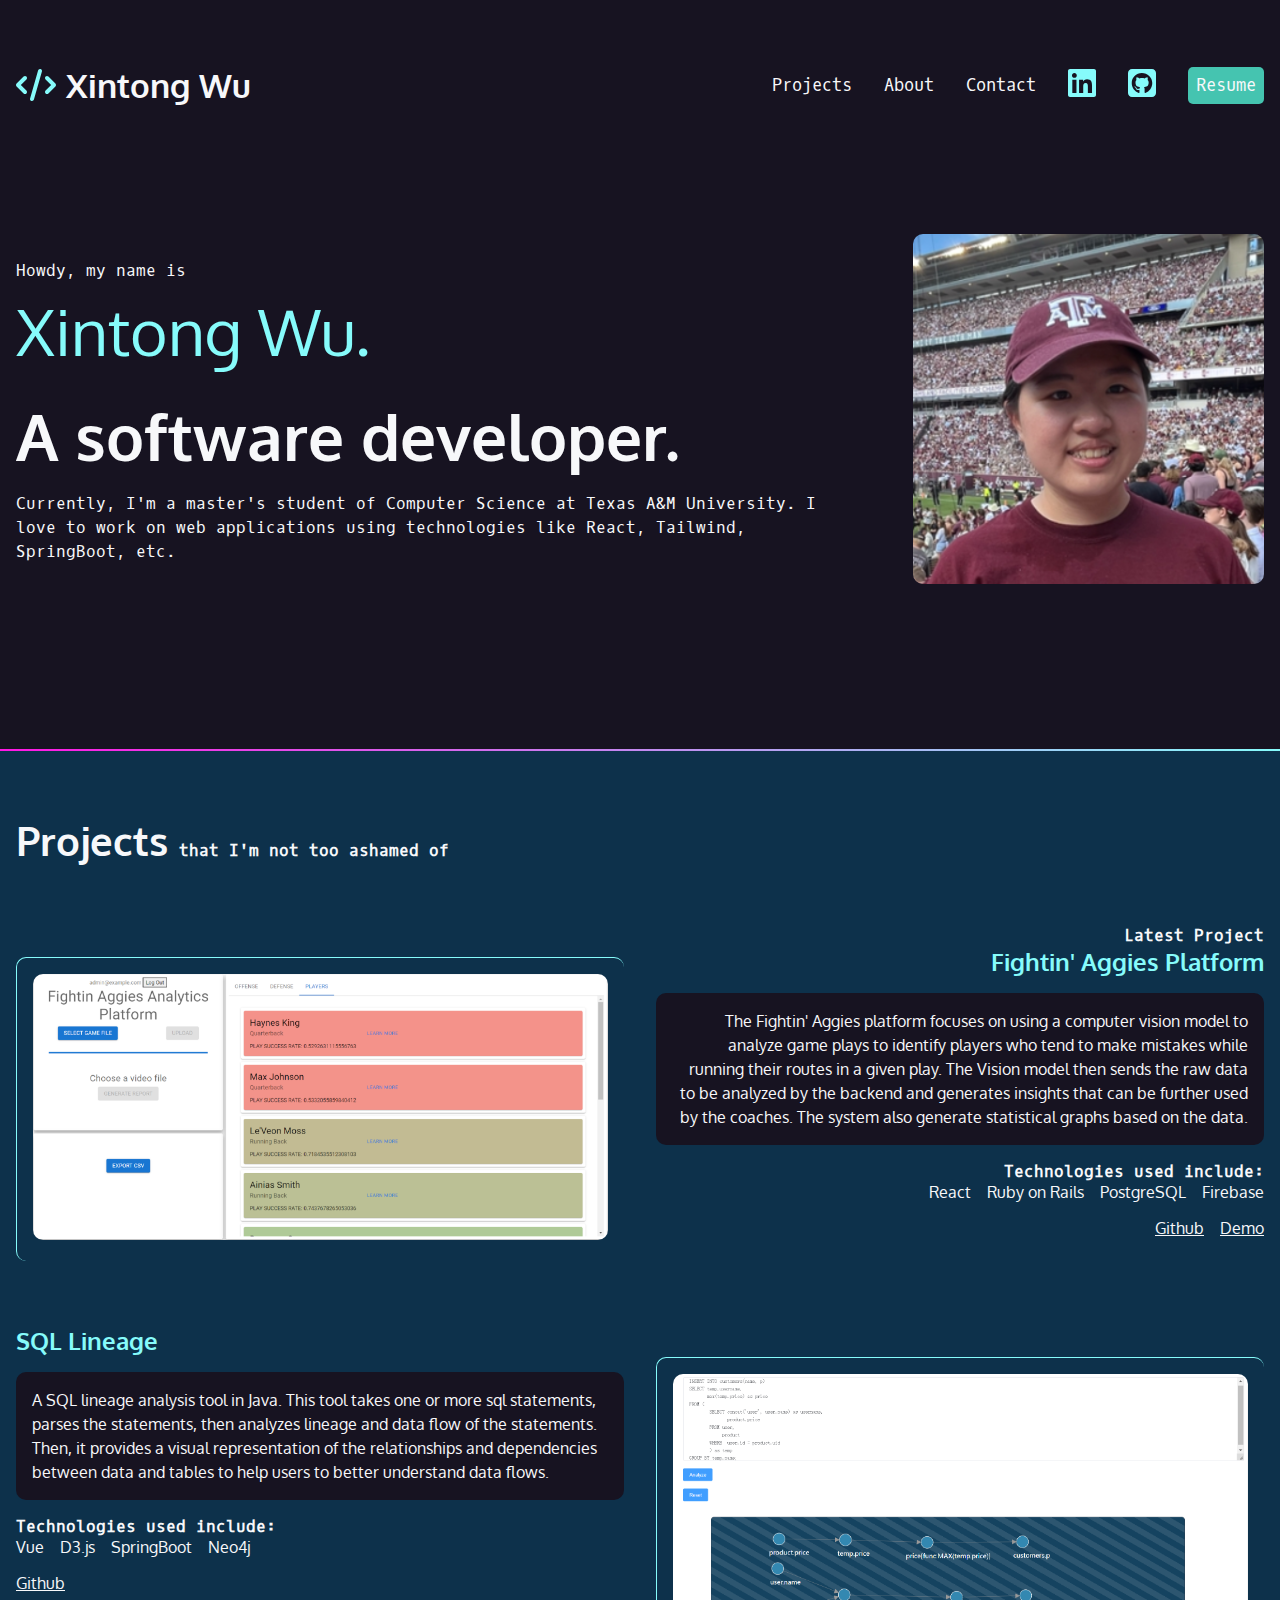
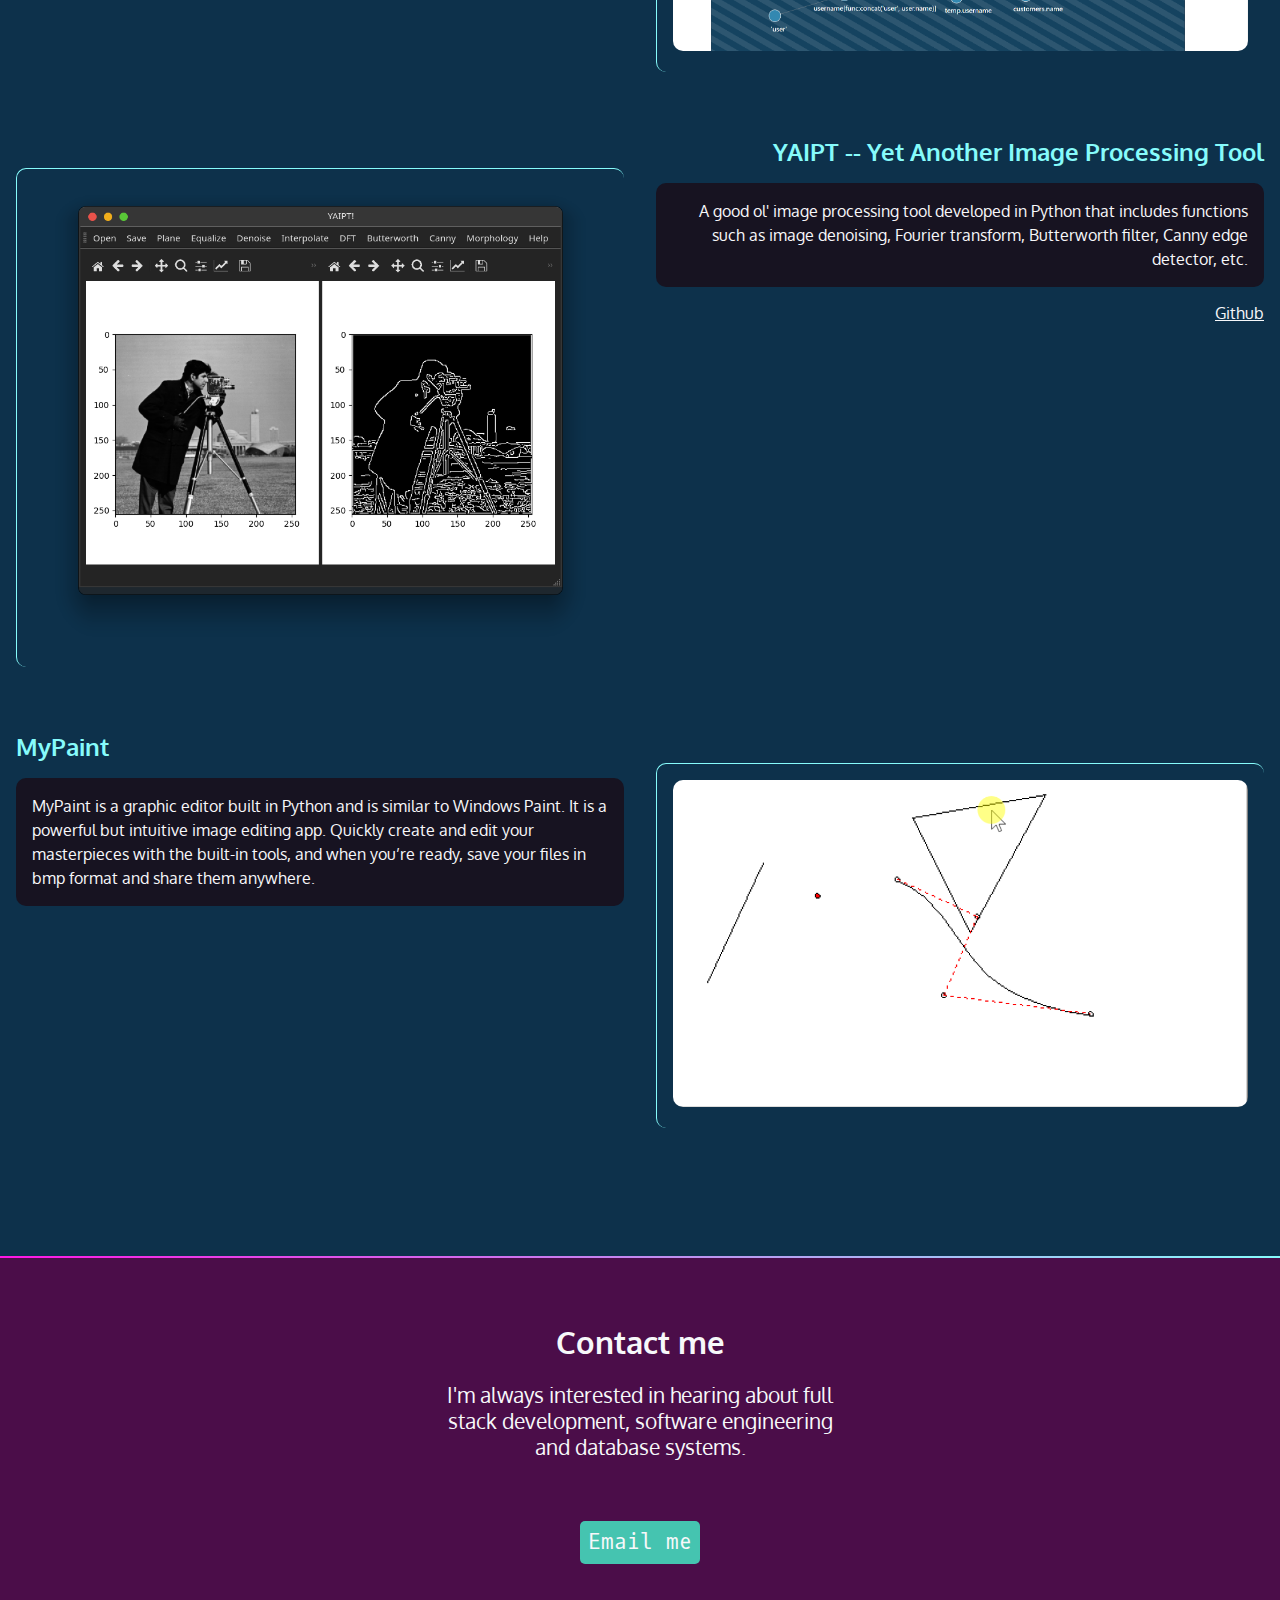
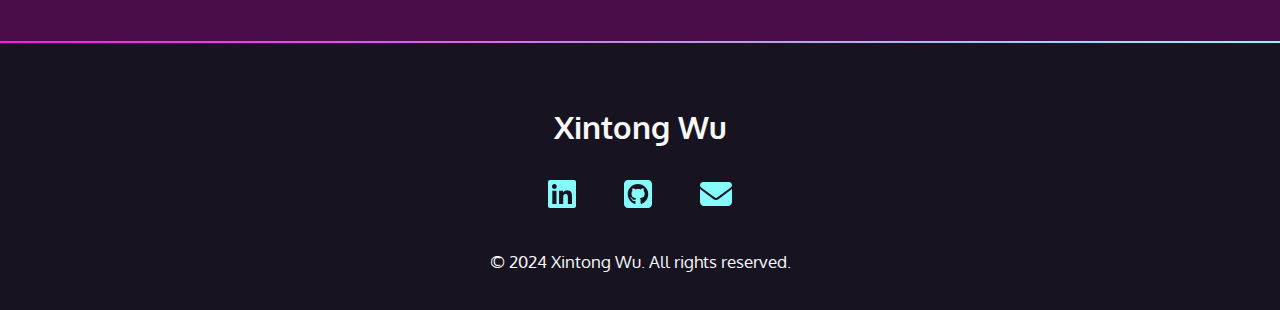
==== index.html @ 10be984f "index completed" ====
<!DOCTYPE html>
<html lang="en">
  <head>
    <meta charset="UTF-8" />
    <meta name="viewport" content="width=device-width, initial-scale=1.0" />
    <title>Xintong Wu</title>
    <link rel="preconnect" href="https://fonts.googleapis.com" />
    <link rel="preconnect" href="https://fonts.gstatic.com" crossorigin />
    <link
      href="https://fonts.googleapis.com/css2?family=Bricolage+Grotesque&family=Oxygen+Mono&display=swap"
      rel="stylesheet"
    />
    <link
      href="https://fonts.googleapis.com/css2?family=Oxygen&display=swap"
      rel="stylesheet"
    />
    <link rel="stylesheet" href="./css/style.css" />
  </head>

  <body>
    <nav class="navbar">
      <ul>
        <li>
          <h1>
            <a href="index.html">
              <div class="brand">
                <svg
                  xmlns="http://www.w3.org/2000/svg"
                  viewBox="0 0 640 512"
                  aria-hidden="true"
                >
                  <path
                    d="M392.8 1.2c-17-4.9-34.7 5-39.6 22l-128 448c-4.9 17 5 34.7 22 39.6s34.7-5 39.6-22l128-448c4.9-17-5-34.7-22-39.6zm80.6 120.1c-12.5 12.5-12.5 32.8 0 45.3L562.7 256l-89.4 89.4c-12.5 12.5-12.5 32.8 0 45.3s32.8 12.5 45.3 0l112-112c12.5-12.5 12.5-32.8 0-45.3l-112-112c-12.5-12.5-32.8-12.5-45.3 0zm-306.7 0c-12.5-12.5-32.8-12.5-45.3 0l-112 112c-12.5 12.5-12.5 32.8 0 45.3l112 112c12.5 12.5 32.8 12.5 45.3 0s12.5-32.8 0-45.3L77.3 256l89.4-89.4c12.5-12.5 12.5-32.8 0-45.3z"
                  />
                </svg>
                Xintong Wu
              </div>
            </a>
          </h1>
        </li>
        <li><a href="#projects">Projects</a></li>
        <li><a href="./about.html">About</a></li>
        <li><a href="#contact">Contact</a></li>
        <li>
          <a href="https://www.linkedin.com/in/wuxt/" target="_blank">
            <svg
              xmlns="http://www.w3.org/2000/svg"
              viewBox="0 0 448 512"
              aria-hidden="true"
            >
              <path
                d="M416 32H31.9C14.3 32 0 46.5 0 64.3v383.4C0 465.5 14.3 480 31.9 480H416c17.6 0 32-14.5 32-32.3V64.3c0-17.8-14.4-32.3-32-32.3zM135.4 416H69V202.2h66.5V416zm-33.2-243c-21.3 0-38.5-17.3-38.5-38.5S80.9 96 102.2 96c21.2 0 38.5 17.3 38.5 38.5 0 21.3-17.2 38.5-38.5 38.5zm282.1 243h-66.4V312c0-24.8-.5-56.7-34.5-56.7-34.6 0-39.9 27-39.9 54.9V416h-66.4V202.2h63.7v29.2h.9c8.9-16.8 30.6-34.5 62.9-34.5 67.2 0 79.7 44.3 79.7 101.9V416z"
              />
            </svg>
            <span class="sr-only">LinkedIn</span>
          </a>
        </li>
        <li>
          <a href="https://github.com/hogwartsfailure66" target="_blank"
            ><svg
              xmlns="http://www.w3.org/2000/svg"
              viewBox="0 0 448 512"
              aria-hidden="true"
            >
              <path
                d="M448 96c0-35.3-28.7-64-64-64H64C28.7 32 0 60.7 0 96V416c0 35.3 28.7 64 64 64H384c35.3 0 64-28.7 64-64V96zM265.8 407.7c0-1.8 0-6 .1-11.6c.1-11.4 .1-28.8 .1-43.7c0-15.6-5.2-25.5-11.3-30.7c37-4.1 76-9.2 76-73.1c0-18.2-6.5-27.3-17.1-39c1.7-4.3 7.4-22-1.7-45c-13.9-4.3-45.7 17.9-45.7 17.9c-13.2-3.7-27.5-5.6-41.6-5.6s-28.4 1.9-41.6 5.6c0 0-31.8-22.2-45.7-17.9c-9.1 22.9-3.5 40.6-1.7 45c-10.6 11.7-15.6 20.8-15.6 39c0 63.6 37.3 69 74.3 73.1c-4.8 4.3-9.1 11.7-10.6 22.3c-9.5 4.3-33.8 11.7-48.3-13.9c-9.1-15.8-25.5-17.1-25.5-17.1c-16.2-.2-1.1 10.2-1.1 10.2c10.8 5 18.4 24.2 18.4 24.2c9.7 29.7 56.1 19.7 56.1 19.7c0 9 .1 21.7 .1 30.6c0 4.8 .1 8.6 .1 10c0 4.3-3 9.5-11.5 8C106 393.6 59.8 330.8 59.8 257.4c0-91.8 70.2-161.5 162-161.5s166.2 69.7 166.2 161.5c.1 73.4-44.7 136.3-110.7 158.3c-8.4 1.5-11.5-3.7-11.5-8zm-90.5-54.8c-.2-1.5 1.1-2.8 3-3.2c1.9-.2 3.7 .6 3.9 1.9c.3 1.3-1 2.6-3 3c-1.9 .4-3.7-.4-3.9-1.7zm-9.1 3.2c-2.2 .2-3.7-.9-3.7-2.4c0-1.3 1.5-2.4 3.5-2.4c1.9-.2 3.7 .9 3.7 2.4c0 1.3-1.5 2.4-3.5 2.4zm-14.3-2.2c-1.9-.4-3.2-1.9-2.8-3.2s2.4-1.9 4.1-1.5c2 .6 3.3 2.1 2.8 3.4c-.4 1.3-2.4 1.9-4.1 1.3zm-12.5-7.3c-1.5-1.3-1.9-3.2-.9-4.1c.9-1.1 2.8-.9 4.3 .6c1.3 1.3 1.8 3.3 .9 4.1c-.9 1.1-2.8 .9-4.3-.6zm-8.5-10c-1.1-1.5-1.1-3.2 0-3.9c1.1-.9 2.8-.2 3.7 1.3c1.1 1.5 1.1 3.3 0 4.1c-.9 .6-2.6 0-3.7-1.5zm-6.3-8.8c-1.1-1.3-1.3-2.8-.4-3.5c.9-.9 2.4-.4 3.5 .6c1.1 1.3 1.3 2.8 .4 3.5c-.9 .9-2.4 .4-3.5-.6zm-6-6.4c-1.3-.6-1.9-1.7-1.5-2.6c.4-.6 1.5-.9 2.8-.4c1.3 .7 1.9 1.8 1.5 2.6c-.4 .9-1.7 1.1-2.8 .4z"
              />
            </svg>
            <span class="sr-only">Github</span>
          </a>
        </li>
        <li><a class="button" href="./">Resume</a></li>
      </ul>
    </nav>

    <main>
      <section id="intro">
        <div>
          <p class="name">
            Howdy, my name is
            <span class="highlight-name rainbow">Xintong Wu.</span>
          </p>
          <h2>A software developer.</h2>
          <p class="sub-intro">
            Currently, I'm a master's student of Computer Science at Texas A&M
            University. I love to work on web applications using technologies
            like React, Tailwind, SpringBoot, etc.
          </p>
        </div>
        <div id="my-img" class="rounded">
          <img id="me" src="./img//me.PNG" />
        </div>
      </section>

      <div class="gradient"></div>

      <div class="container-dkblue">
        <section id="projects">
          <h2>
            Projects
            <span class="sub-description"> that I'm not too ashamed of</span>
          </h2>

          <article>
            <div class="text">
              <h4>Latest Project</h4>
              <h3>Fightin' Aggies Platform</h3>
              <p class="container-black card project-description">
                The Fightin' Aggies platform focuses on using a computer vision
                model to analyze game plays to identify players who tend to make
                mistakes while running their routes in a given play. The Vision
                model then sends the raw data to be analyzed by the backend and
                generates insights that can be further used by the coaches. The
                system also generate statistical graphs based on the data.
              </p>
              <h4>Technologies used include:</h4>
              <ul>
                <li>React</li>
                <li>Ruby on Rails</li>
                <li>PostgreSQL</li>
                <li>Firebase</li>
              </ul>
              <ul class="mt-1 links">
                <li>
                  <a
                    href="https://github.com/jessefphipps/fighting-aggies-platform"
                    target="_blank"
                  >
                    Github
                  </a>
                </li>
                <li>
                  <a href="https://youtu.be/Z7m5cVmvchs" target="_blank">
                    Demo
                  </a>
                </li>
              </ul>
            </div>
            <span class="card img-box">
              <img
                src="./img/projects/fightin-aggies.PNG"
                alt="Screenshot of fightin' aggies platform."
              />
            </span>
          </article>

          <article class="reverse-article">
            <div class="text">
              <h3>SQL Lineage</h3>
              <p class="container-black card project-description">
                A SQL lineage analysis tool in Java. This tool takes one or more
                sql statements, parses the statements, then analyzes lineage and
                data flow of the statements. Then, it provides a visual
                representation of the relationships and dependencies between
                data and tables to help users to better understand data flows.
              </p>
              <h4>Technologies used include:</h4>
              <ul>
                <li>Vue</li>
                <li>D3.js</li>
                <li>SpringBoot</li>
                <li>Neo4j</li>
              </ul>
              <ul class="mt-1 links">
                <li>
                  <a
                    href="https://github.com/hogwartsfailure66/sql"
                    target="_blank"
                  >
                    Github
                  </a>
                </li>
              </ul>
            </div>
            <span class="card img-box">
              <img
                src="./img/projects/sql-lineage.png"
                alt="Screenshot of sql lineage."
              />
            </span>
          </article>

          <article>
            <div class="text">
              <h3>YAIPT -- Yet Another Image Processing Tool</h3>
              <p class="container-black card project-description">
                A good ol' image processing tool developed in Python that
                includes functions such as image denoising, Fourier transform,
                Butterworth filter, Canny edge detector, etc.
              </p>
              <ul class="mt-1 links">
                <li>
                  <a
                    href="https://github.com/hogwartsfailure66/YAIPT"
                    target="_blank"
                  >
                    Github
                  </a>
                </li>
              </ul>
            </div>
            <span class="card img-box">
              <img src="./img/projects/yaipt.png" alt="Screenshot of yaipt." />
            </span>
          </article>

          <article class="reverse-article">
            <div class="text">
              <h3>MyPaint</h3>
              <p class="container-black card project-description">
                MyPaint is a graphic editor built in Python and is similar to
                Windows Paint. It is a powerful but intuitive image editing app.
                Quickly create and edit your masterpieces with the built-in
                tools, and when you’re ready, save your files in bmp format and
                share them anywhere.
              </p>
            </div>
            <span class="card img-box">
              <img src="./img/projects/cg.png" alt="Screenshot of MyPaint." />
            </span>
          </article>
        </section>
      </div>

      <div class="gradient"></div>

      <div class="container-plum">
        <section id="contact">
          <h2>Contact me</h2>
          <p>
            I'm always interested in hearing about full stack development,
            software engineering and database systems.
          </p>
          <p><a href="mailto:wuxt@tamu.edu" class="button">Email me</a></p>
        </section>
      </div>

      <div class="gradient"></div>
    </main>

    <footer>
      <h2>Xintong Wu</h2>
      <ul>
        <li>
          <a href="https://www.linkedin.com/in/wuxt/" target="_blank">
            <svg
              xmlns="http://www.w3.org/2000/svg"
              viewBox="0 0 448 512"
              aria-hidden="true"
            >
              <path
                d="M416 32H31.9C14.3 32 0 46.5 0 64.3v383.4C0 465.5 14.3 480 31.9 480H416c17.6 0 32-14.5 32-32.3V64.3c0-17.8-14.4-32.3-32-32.3zM135.4 416H69V202.2h66.5V416zm-33.2-243c-21.3 0-38.5-17.3-38.5-38.5S80.9 96 102.2 96c21.2 0 38.5 17.3 38.5 38.5 0 21.3-17.2 38.5-38.5 38.5zm282.1 243h-66.4V312c0-24.8-.5-56.7-34.5-56.7-34.6 0-39.9 27-39.9 54.9V416h-66.4V202.2h63.7v29.2h.9c8.9-16.8 30.6-34.5 62.9-34.5 67.2 0 79.7 44.3 79.7 101.9V416z"
              />
            </svg>
            <span class="sr-only">LinkedIn</span>
          </a>
        </li>
        <li>
          <a href="https://github.com/hogwartsfailure66" target="_blank">
            <svg
              xmlns="http://www.w3.org/2000/svg"
              viewBox="0 0 448 512"
              aria-hidden="true"
            >
              <path
                d="M448 96c0-35.3-28.7-64-64-64H64C28.7 32 0 60.7 0 96V416c0 35.3 28.7 64 64 64H384c35.3 0 64-28.7 64-64V96zM265.8 407.7c0-1.8 0-6 .1-11.6c.1-11.4 .1-28.8 .1-43.7c0-15.6-5.2-25.5-11.3-30.7c37-4.1 76-9.2 76-73.1c0-18.2-6.5-27.3-17.1-39c1.7-4.3 7.4-22-1.7-45c-13.9-4.3-45.7 17.9-45.7 17.9c-13.2-3.7-27.5-5.6-41.6-5.6s-28.4 1.9-41.6 5.6c0 0-31.8-22.2-45.7-17.9c-9.1 22.9-3.5 40.6-1.7 45c-10.6 11.7-15.6 20.8-15.6 39c0 63.6 37.3 69 74.3 73.1c-4.8 4.3-9.1 11.7-10.6 22.3c-9.5 4.3-33.8 11.7-48.3-13.9c-9.1-15.8-25.5-17.1-25.5-17.1c-16.2-.2-1.1 10.2-1.1 10.2c10.8 5 18.4 24.2 18.4 24.2c9.7 29.7 56.1 19.7 56.1 19.7c0 9 .1 21.7 .1 30.6c0 4.8 .1 8.6 .1 10c0 4.3-3 9.5-11.5 8C106 393.6 59.8 330.8 59.8 257.4c0-91.8 70.2-161.5 162-161.5s166.2 69.7 166.2 161.5c.1 73.4-44.7 136.3-110.7 158.3c-8.4 1.5-11.5-3.7-11.5-8zm-90.5-54.8c-.2-1.5 1.1-2.8 3-3.2c1.9-.2 3.7 .6 3.9 1.9c.3 1.3-1 2.6-3 3c-1.9 .4-3.7-.4-3.9-1.7zm-9.1 3.2c-2.2 .2-3.7-.9-3.7-2.4c0-1.3 1.5-2.4 3.5-2.4c1.9-.2 3.7 .9 3.7 2.4c0 1.3-1.5 2.4-3.5 2.4zm-14.3-2.2c-1.9-.4-3.2-1.9-2.8-3.2s2.4-1.9 4.1-1.5c2 .6 3.3 2.1 2.8 3.4c-.4 1.3-2.4 1.9-4.1 1.3zm-12.5-7.3c-1.5-1.3-1.9-3.2-.9-4.1c.9-1.1 2.8-.9 4.3 .6c1.3 1.3 1.8 3.3 .9 4.1c-.9 1.1-2.8 .9-4.3-.6zm-8.5-10c-1.1-1.5-1.1-3.2 0-3.9c1.1-.9 2.8-.2 3.7 1.3c1.1 1.5 1.1 3.3 0 4.1c-.9 .6-2.6 0-3.7-1.5zm-6.3-8.8c-1.1-1.3-1.3-2.8-.4-3.5c.9-.9 2.4-.4 3.5 .6c1.1 1.3 1.3 2.8 .4 3.5c-.9 .9-2.4 .4-3.5-.6zm-6-6.4c-1.3-.6-1.9-1.7-1.5-2.6c.4-.6 1.5-.9 2.8-.4c1.3 .7 1.9 1.8 1.5 2.6c-.4 .9-1.7 1.1-2.8 .4z"
              />
            </svg>
            <span class="sr-only">Github</span>
          </a>
        </li>
        <li>
          <a href="mailto:wuxt@tamu.edu">
            <svg
              xmlns="http://www.w3.org/2000/svg"
              viewBox="0 0 512 512"
              aria-hidden="true"
            >
              <path
                d="M48 64C21.5 64 0 85.5 0 112c0 15.1 7.1 29.3 19.2 38.4L236.8 313.6c11.4 8.5 27 8.5 38.4 0L492.8 150.4c12.1-9.1 19.2-23.3 19.2-38.4c0-26.5-21.5-48-48-48H48zM0 176V384c0 35.3 28.7 64 64 64H448c35.3 0 64-28.7 64-64V176L294.4 339.2c-22.8 17.1-54 17.1-76.8 0L0 176z"
              />
            </svg>
            <span class="sr-only">Email</span>
          </a>
        </li>
      </ul>
      <p><small>&copy; 2024 Xintong Wu. All rights reserved.</small></p>
    </footer>
  </body>
</html>
---- css/style.css ----
/* variables declared here - colors, fonts and sizes. */
:root {
  --black: #171321;
  --dkblue: #0d314b;
  --plum: #4b0d49;
  --hotmag: #ff17e4;
  --magenta: #e310cb;
  --green: #9aeba3;
  --mint: #45c4b0;
  --aqua: #86fbfb;
  --white: #f7f8fa;
  --font-size: 1.3rem;
  --mono: "Oxygen mono", monospace;
  --sans: Oxygen, sans-serif;
  --sm: 640px;
  --md: 768px;
  --lg: 1024px;
  --xl: 1280px;
  --xxl: 1536px;
}

/* some generic styles*/
html {
  box-sizing: border-box;
}

*,
*::before,
*::after {
  box-sizing: inherit;
}

body {
  margin: 0;
  padding: 0;
  font-family: var(--sans);
  background-color: var(--black);
  color: var(--white);
  font-size: var(--font-size);
}

h1,
h2,
h3 {
  margin: 0;
}

a {
  color: var(--mint);
}

a:hover {
  color: var(--green);
  text-decoration: none;
}

.sr-only {
  border: 0 !important;
  clip: rect(1px, 1px, 1px, 1px) !important;
  -webkit-clip-path: inset(50%) !important;
  clip-path: inset(50%) !important;
  height: 1px !important;
  overflow: hidden !important;
  margin: -1px !important;
  padding: 0 !important;
  position: absolute !important;
  width: 1px !important;
  white-space: nowrap !important;
}

.button {
  background-color: var(--mint);
  padding: 0.5rem;
  border-radius: 5px;
  font-family: var(--mono);
}

.button:hover {
  color: var(--white);
  background-color: var(--green);
}

svg {
  fill: var(--aqua);
  height: 2rem;
}

svg:hover {
  fill: var(--mint);
}

/* background color divs */
.container-plum {
  background-color: var(--plum);
}

.container-dkblue {
  background-color: var(--dkblue);
}

.container-black {
  background-color: var(--black);
}

.gradient {
  background: linear-gradient(
    90deg,
    rgba(255, 23, 228, 1) 0%,
    rgba(134, 251, 251, 1) 100%
  );
  height: 2px;
}

.card {
  width: auto;
  border-radius: 10px;
  padding: 1rem;
}

/* navbar styles */
nav {
  font-family: var(--mono);
  font-size: 80%;
  padding: 4rem 1rem;
}

nav h1 {
  display: inline-block;
  font-family: var(--sans);
}

nav .brand {
  display: inline-block;
  display: flex;
  align-items: center;
  gap: 10px;
}

nav h1 .brand:hover {
  color: var(--mint);
  fill: var(--mint);
}

nav ul {
  list-style: none;
  padding: 0;
  margin: 0;
  display: flex;
  flex-flow: row wrap;
  justify-content: center;
  align-items: center;
  gap: 2rem;
}

nav li:first-child {
  flex-basis: 100%;
  text-align: center;
}

nav a {
  text-decoration: none;
  color: var(--white);
  display: block;
}

nav a:hover {
  color: var(--mint);
}

@media (min-width: 768px) {
  nav {
    max-width: var(--xl);
    margin: 0 auto;
  }

  nav li:first-child {
    flex-basis: auto;
    text-align: left;
    margin-right: auto;
  }
}

/* footer styles */
footer {
  max-width: 400px;
  margin: 0 auto;
  text-align: center;
  padding: 4rem 0 1rem 0;
}

footer ul {
  list-style: none;
  margin: 2rem 0;
  padding: 0;
  display: flex;
  justify-content: center;
  align-items: center;
  flex-flow: row wrap;
  gap: 3rem;
}

/* rainbow animation */
@keyframes rainbow {
  100%,
  0% {
    color: rgb(255, 0, 0);
  }
  8% {
    color: rgb(255, 127, 0);
  }
  16% {
    color: rgb(255, 255, 0);
  }
  25% {
    color: rgb(127, 255, 0);
  }
  33% {
    color: rgb(0, 255, 0);
  }
  41% {
    color: rgb(0, 255, 127);
  }
  50% {
    color: rgb(0, 255, 255);
  }
  58% {
    color: rgb(0, 127, 255);
  }
  66% {
    color: rgb(0, 0, 255);
  }
  75% {
    color: rgb(127, 0, 255);
  }
  83% {
    color: rgb(255, 0, 255);
  }
  91% {
    color: rgb(255, 0, 127);
  }
}

.rainbow {
  animation: rainbow 4s infinite linear;
}

/* intro styles */
#intro {
  padding: 4rem 1rem 10rem 1rem;
  max-width: var(--xl);
  margin: 0 auto;
  display: flex;
  align-items: center;
  gap: 3rem;
  flex-direction: column;
}

@media (min-width: 768px) {
  #intro {
    flex-direction: row;
    justify-content: space-between;
  }
}

#intro img {
  border-radius: 10px;
  max-height: 350px;
}

#intro p {
  font-size: 1rem;
  line-height: 1.5;
}

#intro .name,
#intro .sub-intro {
  font-family: var(--mono);
}

#intro .highlight-name {
  display: block;
  font-family: var(--sans);
  font-size: 4rem;
  color: var(--aqua);
}

#intro h2 {
  font-size: 4rem;
}

/* projects styles */
#projects {
  max-width: var(--xl);
  margin: 0 auto;
  padding: 4rem 1rem;
}

#projects h2 {
  font-size: 2.5rem;
  margin-bottom: calc(2.5rem * 1.5);
}

#projects .sub-description {
  font-size: 1rem;
  font-family: var(--mono);
}

#projects h3 {
  color: var(--aqua);
}

#projects h4 {
  font-size: 1rem;
  margin: 0;
  font-family: var(--mono);
}

#projects .project-description {
  font-size: 1rem;
  line-height: 1.5;
}

#projects ul {
  padding: 0;
  margin: 0;
  list-style: none;
  display: flex;
  flex-flow: row wrap;
  gap: 1rem;
  font-size: 1rem;
}

#projects .mt-1 {
  margin-top: 1rem;
}

#projects .links a {
  color: var(--white);
}

#projects .links a:hover {
  color: var(--aqua);
}

#projects .img-box {
  margin: 2rem 0 4rem 0;
  border-left: 1px solid var(--aqua);
  border-top: 1px solid var(--aqua);
  display: inline-block;
}

#projects img {
  width: 100%;
  max-width: 600px;
  border-radius: 10px;
}

@media (min-width: 768px) {
  #projects article {
    display: grid;
    grid-template-areas: "img text";
    grid-template-columns: 1fr 1fr;
    gap: 2rem;
  }

  #projects .text {
    grid-area: text;
    /* max-width: 550px; */
    margin-left: auto;
    text-align: right;
  }

  #projects ul {
    justify-content: flex-end;
  }

  #projects .img-box {
    grid-area: img;
  }
}

#projects .reverse-article .text {
  text-align: left;
  grid-area: img;
}

#projects .reverse-article ul {
  justify-content: flex-start;
}

#projects .reverse-article .img-box {
  grid-area: text;
}

/* contact styles */
#contact {
  margin: 0 auto;
  max-width: 400px;
  display: flex;
  flex-direction: column;
  justify-content: center;
  align-items: center;
  text-align: center;
  padding: 4rem 0;
}

#contact a {
  color: var(--white);
  text-decoration: none;
}

#contact p:last-child {
  margin-top: 3rem;
}
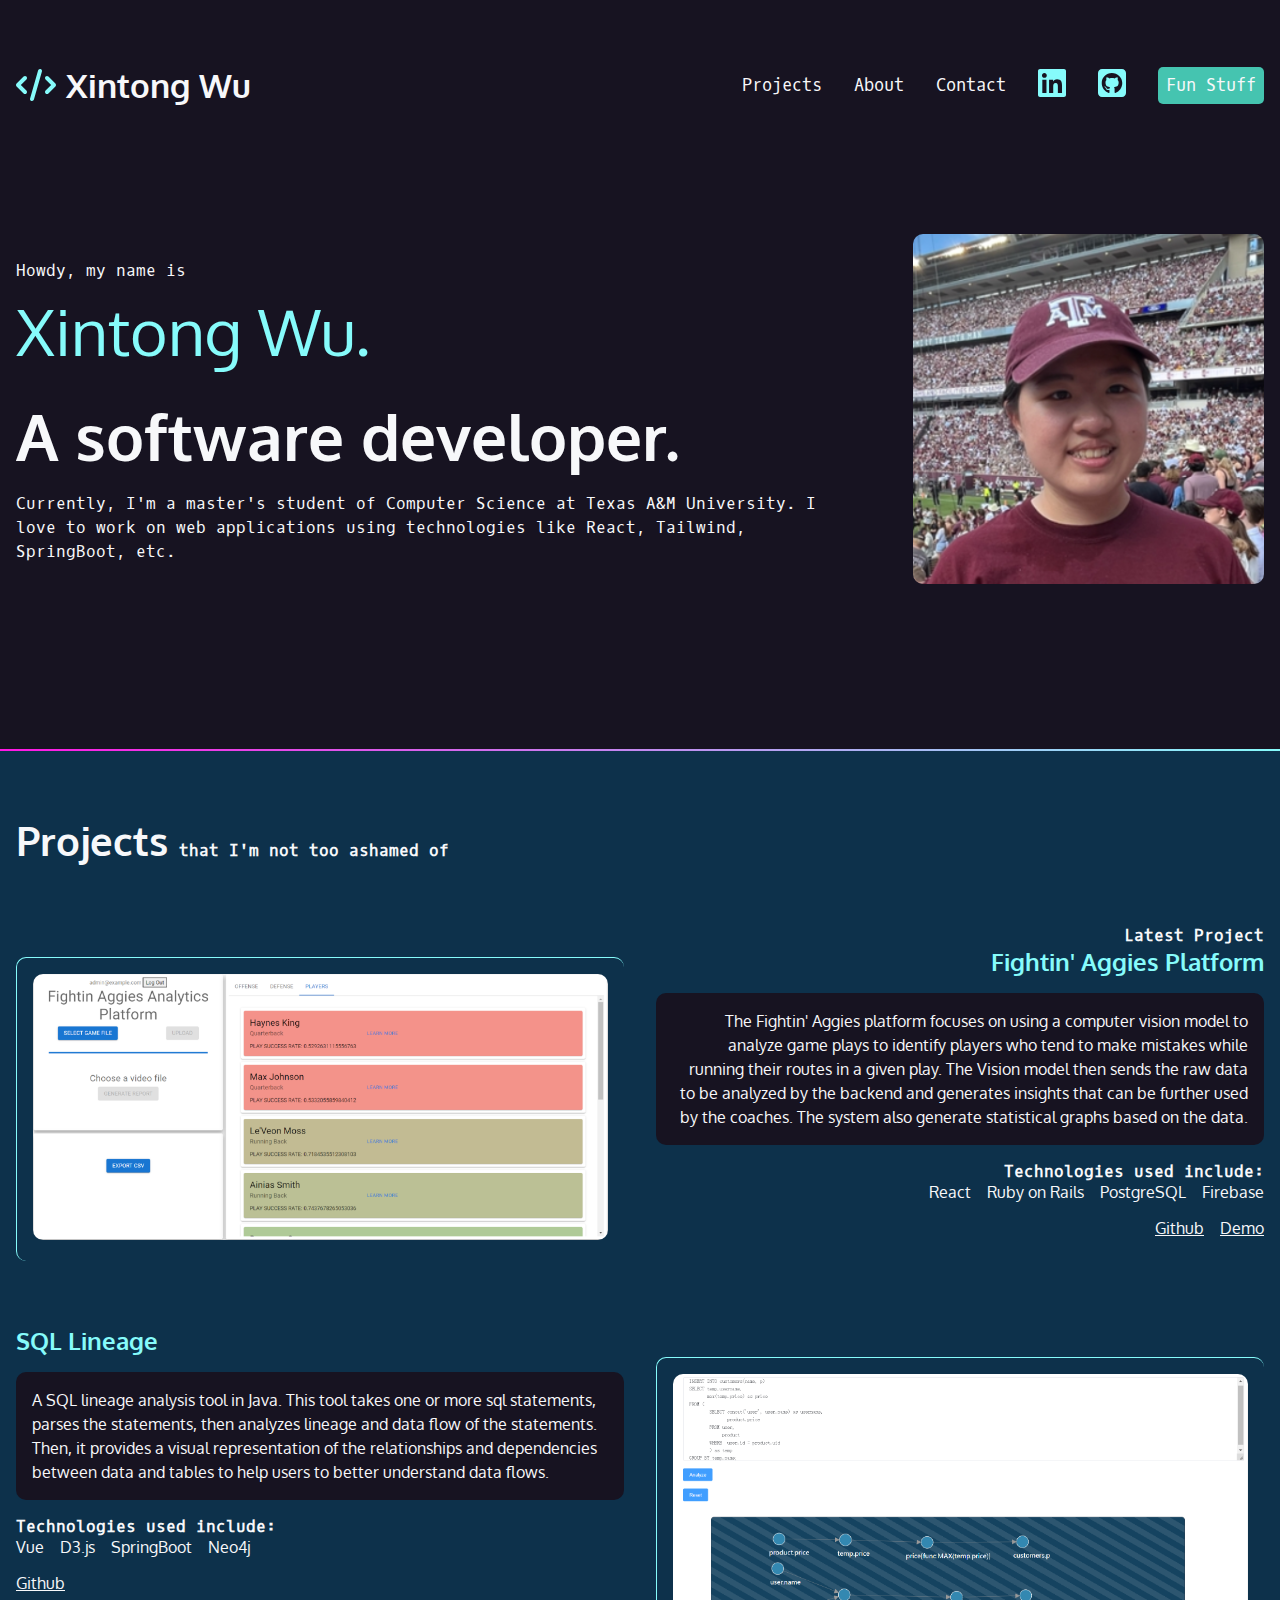
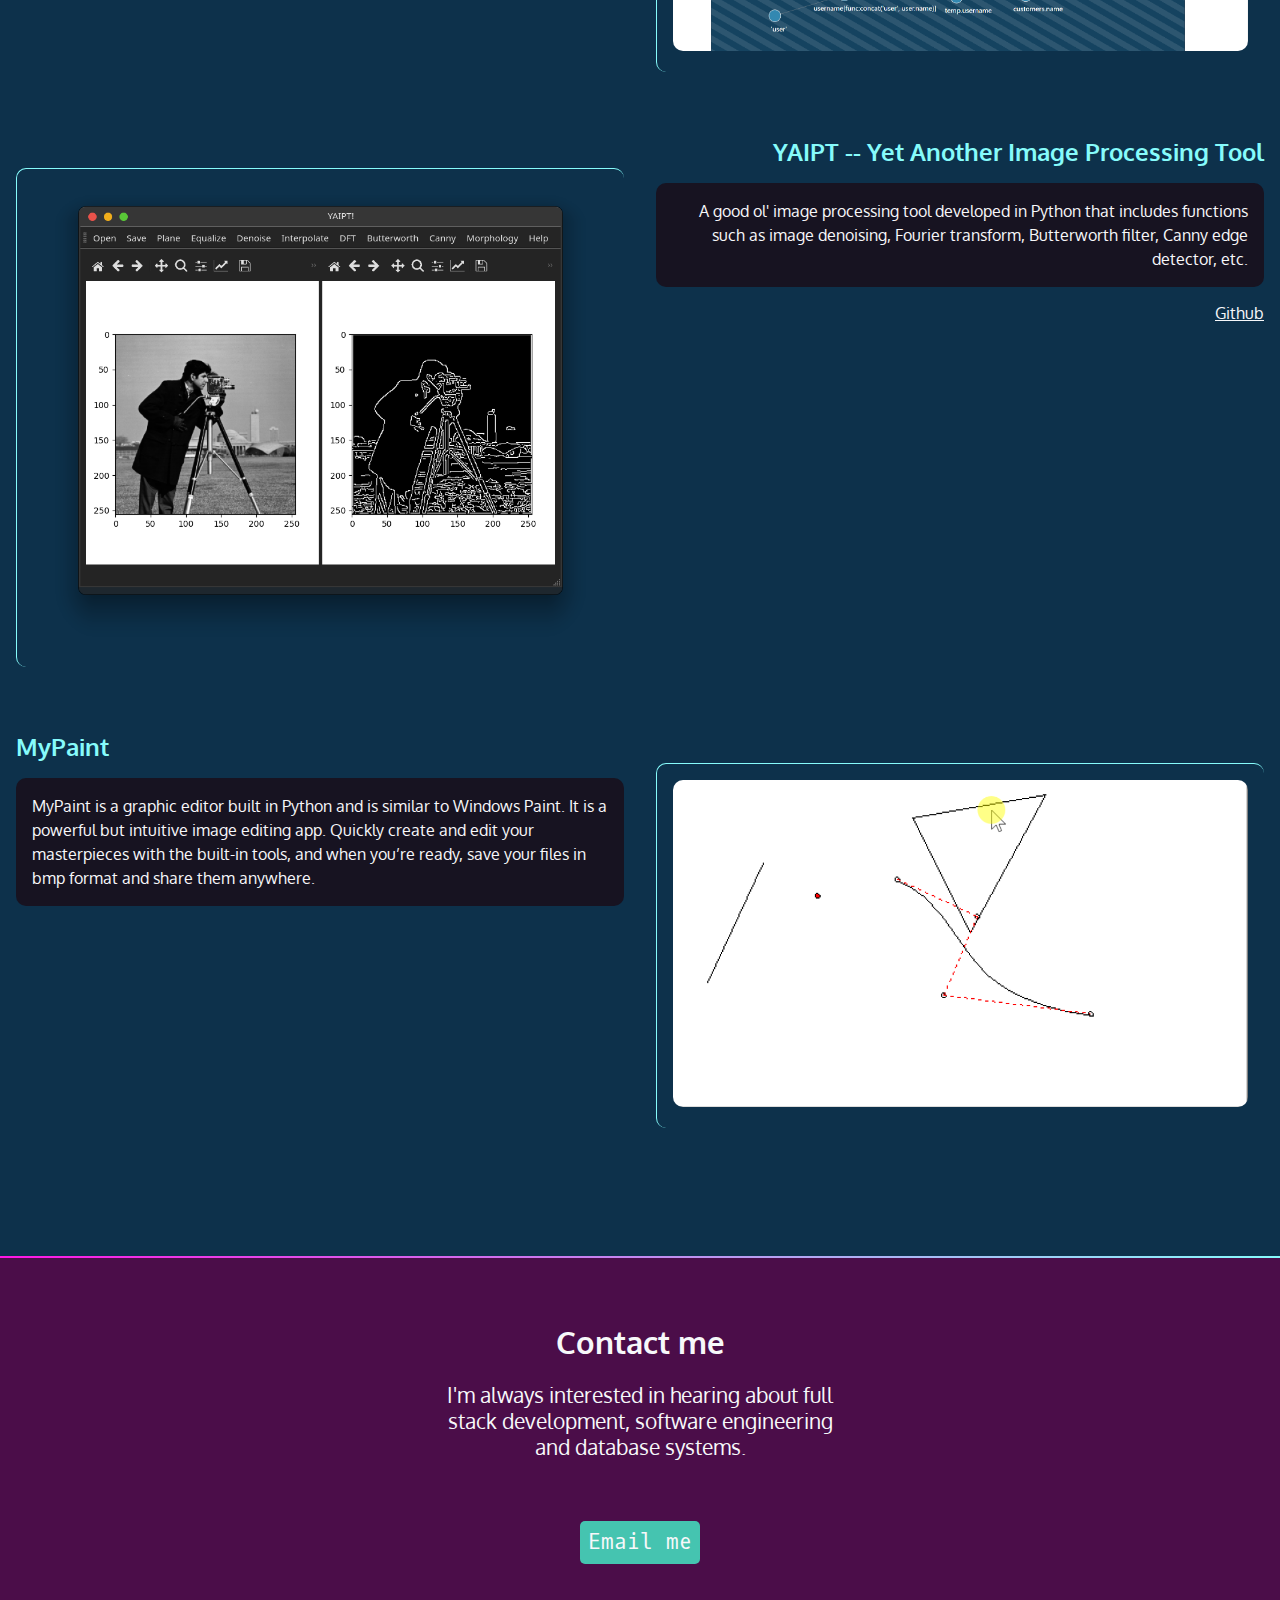
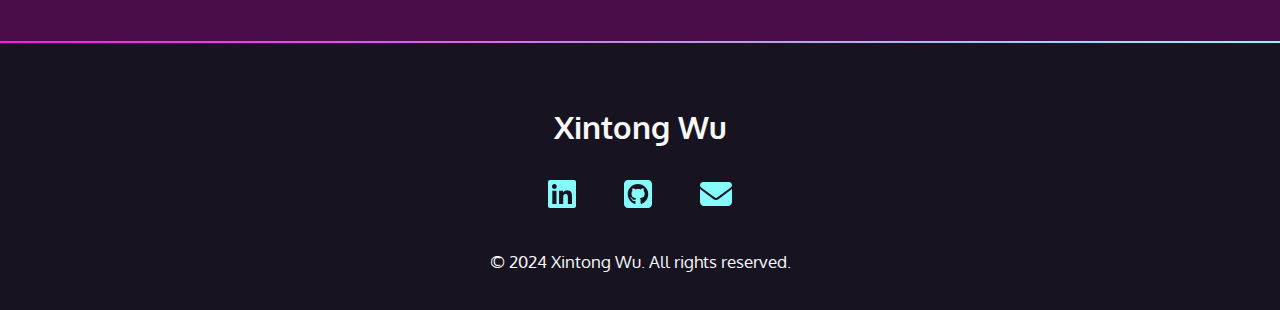
==== commit aee3eaa7: "added about page" ====
--- a/index.html
+++ b/index.html
@@ -69,7 +69,7 @@
             <span class="sr-only">Github</span>
           </a>
         </li>
-        <li><a class="button" href="./">Resume</a></li>
+        <li><a class="button" href="./">Fun Stuff</a></li>
       </ul>
     </nav>
 
--- a/css/style.css
+++ b/css/style.css
@@ -412,3 +412,10 @@
 #contact p:last-child {
   margin-top: 3rem;
 }
+
+/* about page */
+#about img {
+  border-radius: 10px;
+  max-height: 400px;
+  max-width: 400px;
+}
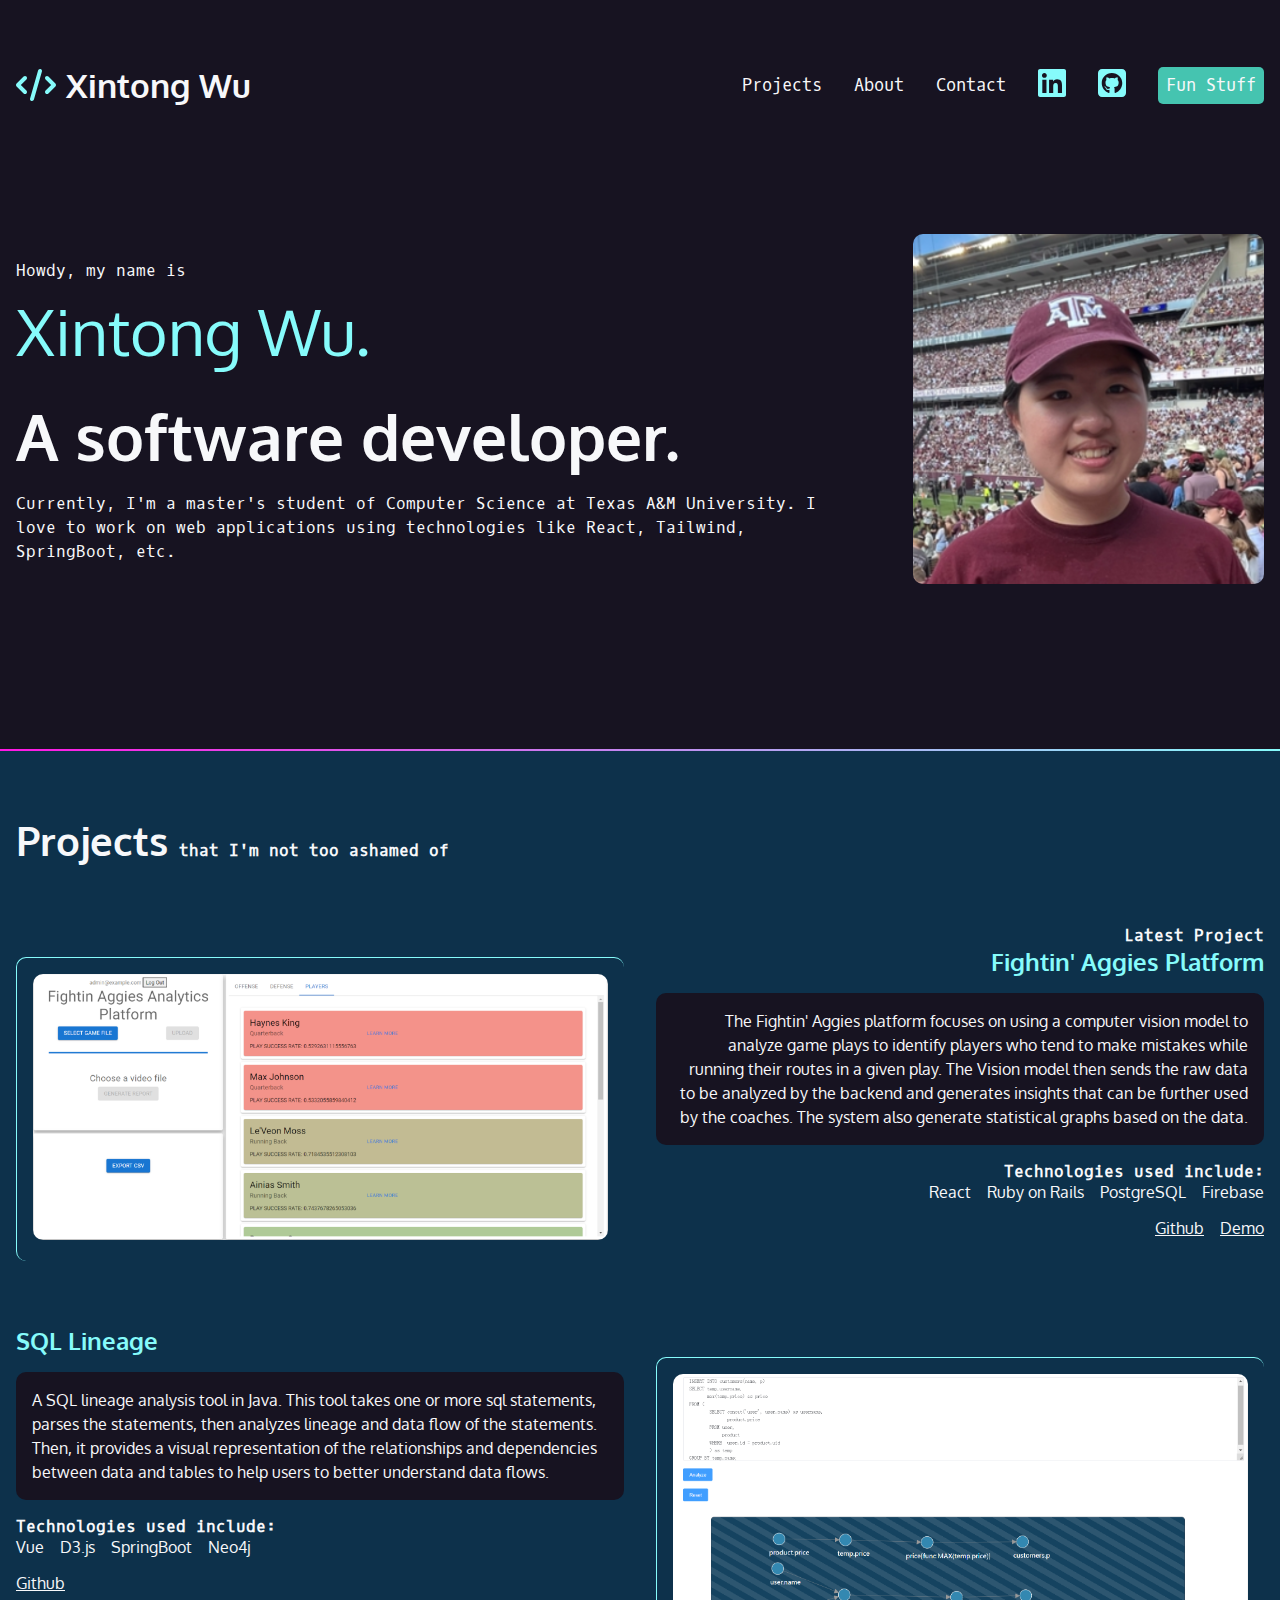
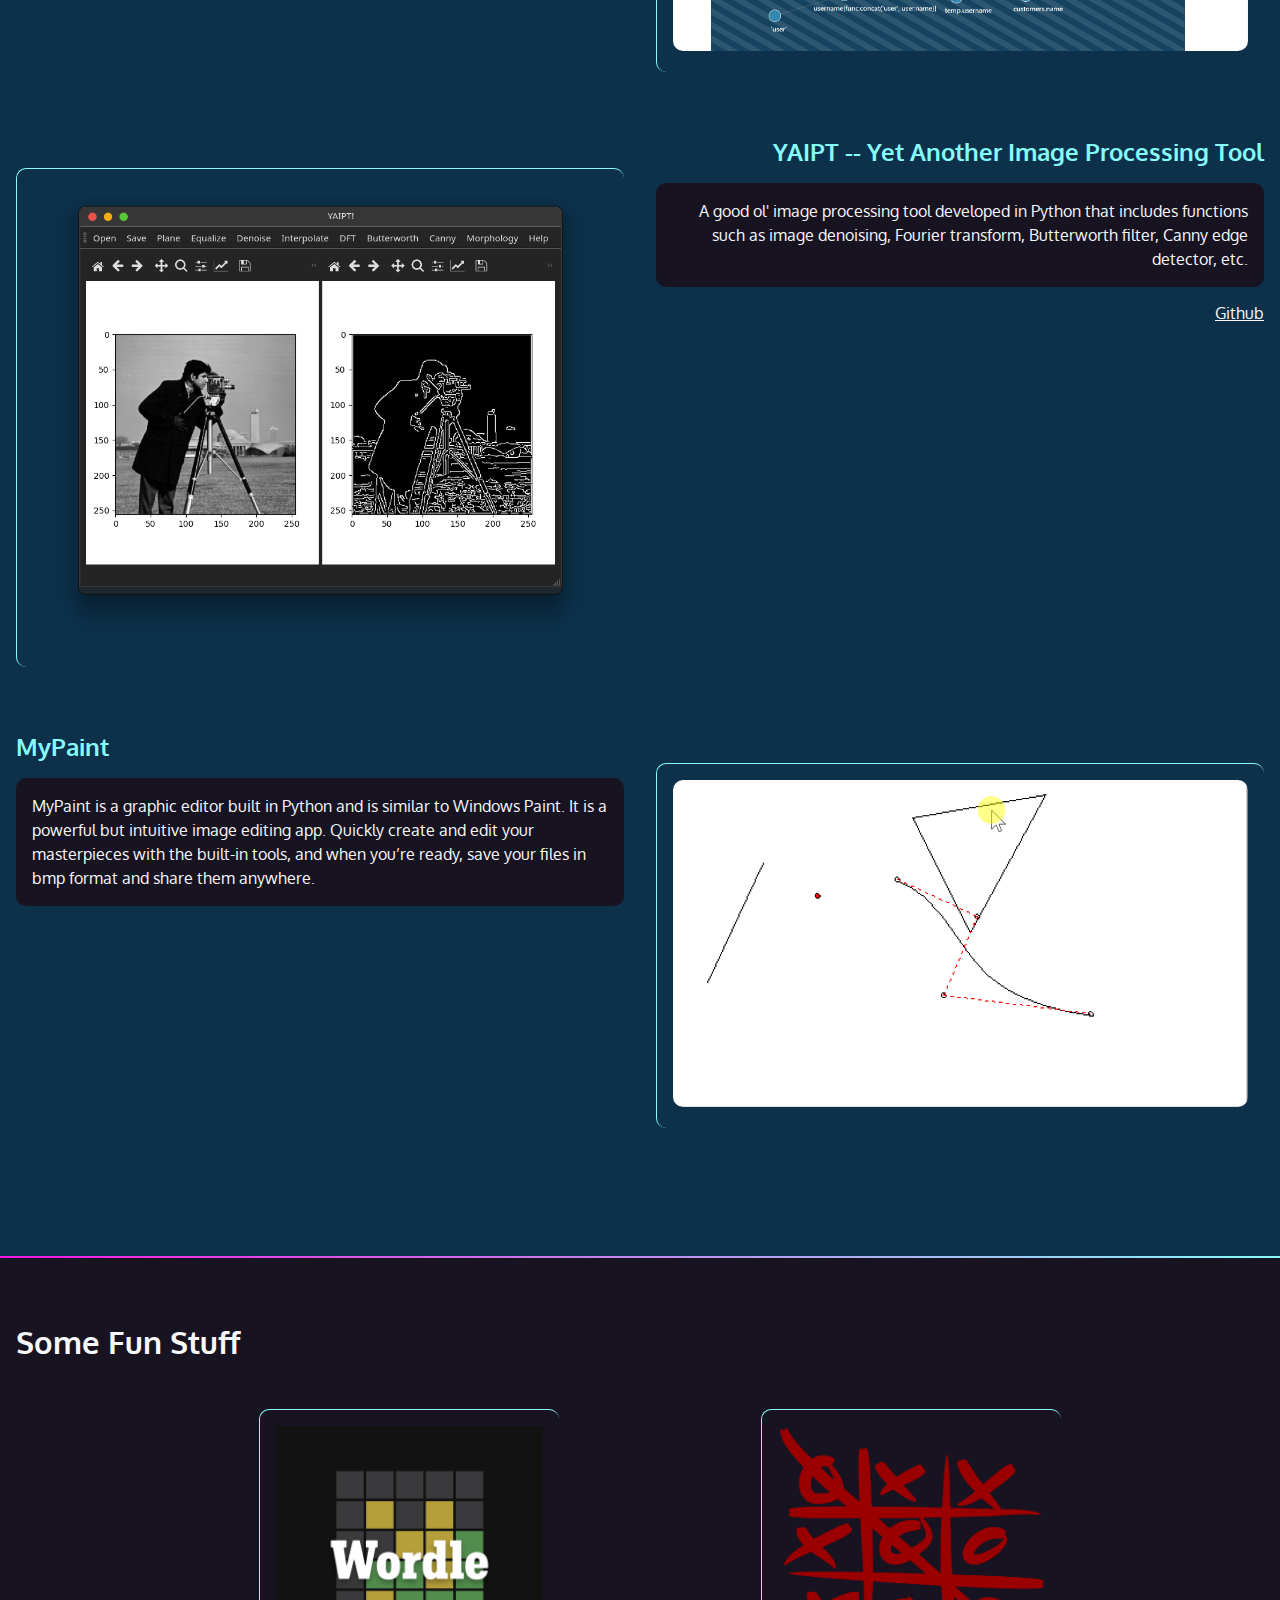
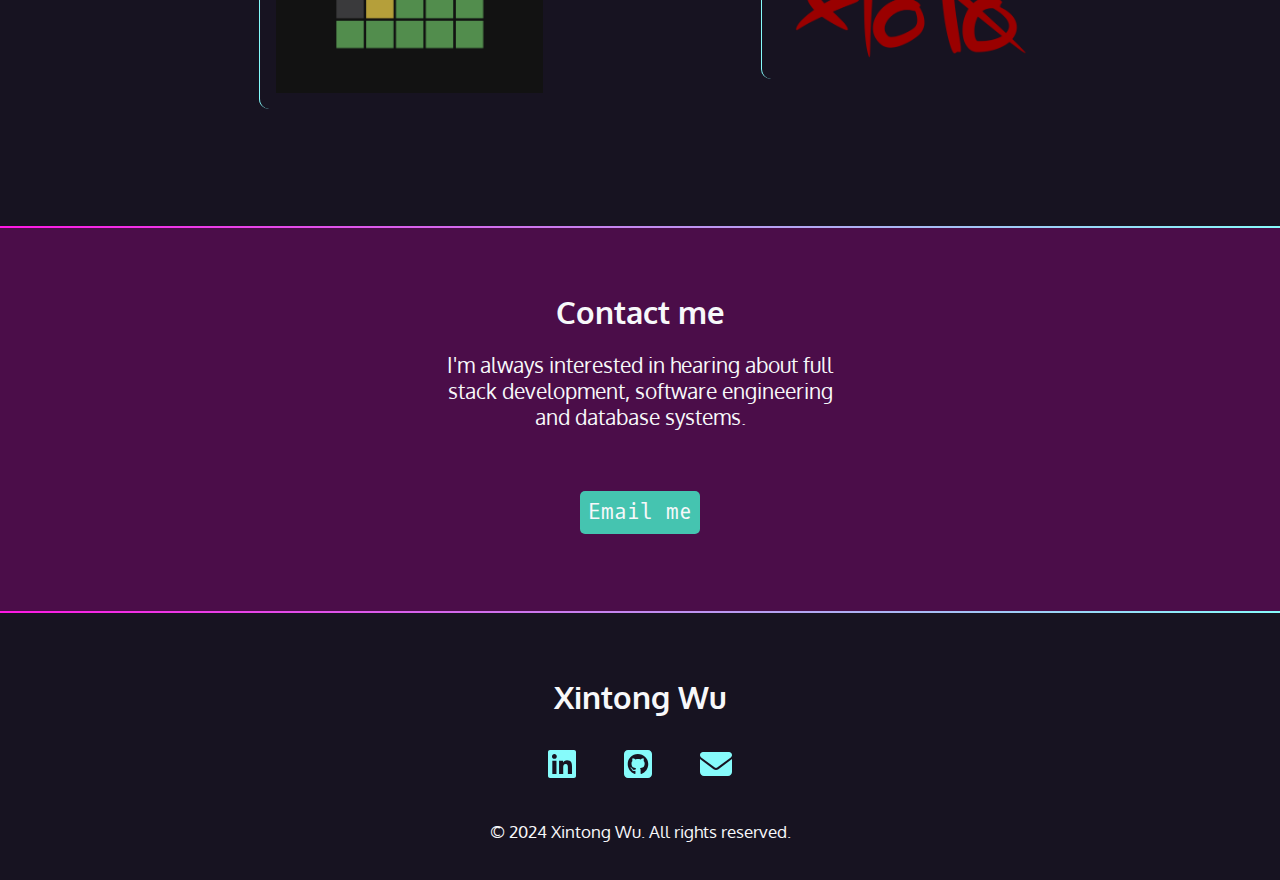
==== commit 66b57abf: "added tic tac toe" ====
--- a/index.html
+++ b/index.html
@@ -69,7 +69,7 @@
             <span class="sr-only">Github</span>
           </a>
         </li>
-        <li><a class="button" href="./">Fun Stuff</a></li>
+        <li><a class="button" href="#some-fun-stuff">Fun Stuff</a></li>
       </ul>
     </nav>
 
@@ -224,6 +224,28 @@
 
       <div class="gradient"></div>
 
+      <div class="container-black">
+        <section id="some-fun-stuff">
+          <h2>Some Fun Stuff</h2>
+          <div class="fun-stuff">
+            <ul>
+              <li>
+                <a href="./fun-stuff/wordle/wordle.html">
+                  <img src="./img/fun/wordle.jpg" alt="wordle" />
+                </a>
+              </li>
+              <li>
+                <a href="./fun-stuff/tic-tac-toe/tic-tac-toe.html">
+                  <img src="./img/fun/tic-tac-toe.png" alt="tic tac toe" />
+                </a>
+              </li>
+            </ul>
+          </div>
+        </section>
+      </div>
+
+      <div class="gradient"></div>
+
       <div class="container-plum">
         <section id="contact">
           <h2>Contact me</h2>
--- a/css/style.css
+++ b/css/style.css
@@ -9,6 +9,7 @@
   --mint: #45c4b0;
   --aqua: #86fbfb;
   --white: #f7f8fa;
+  --ltblue: #d8ebf2;
   --font-size: 1.3rem;
   --mono: "Oxygen mono", monospace;
   --sans: Oxygen, sans-serif;
@@ -102,6 +103,10 @@
   background-color: var(--black);
 }
 
+.container-ltblue {
+  background-color: var(--ltblue);
+}
+
 .gradient {
   background: linear-gradient(
     90deg,
@@ -419,3 +424,41 @@
   max-height: 400px;
   max-width: 400px;
 }
+
+/* fun stuff */
+#some-fun-stuff {
+  max-width: var(--xl);
+  margin: 0 auto;
+  padding: 4rem 1rem;
+}
+
+.fun-stuff {
+  margin: 3rem 0rem;
+}
+
+.fun-stuff ul {
+  list-style: none;
+  display: flex;
+  justify-content: space-evenly;
+}
+
+.fun-stuff img {
+  max-width: 300px;
+  border-left: 1px solid var(--aqua);
+  border-top: 1px solid var(--aqua);
+  padding: 1rem;
+  border-radius: 10px;
+  transition: 0.5s all ease-in-out;
+}
+
+.fun-stuff img:hover {
+  transform: scale(1.05);
+}
+
+/* wordle */
+.wordle {
+  max-width: var(--xl);
+  margin: 0 auto;
+  padding: 4rem 1rem;
+  color: var(--white);
+}
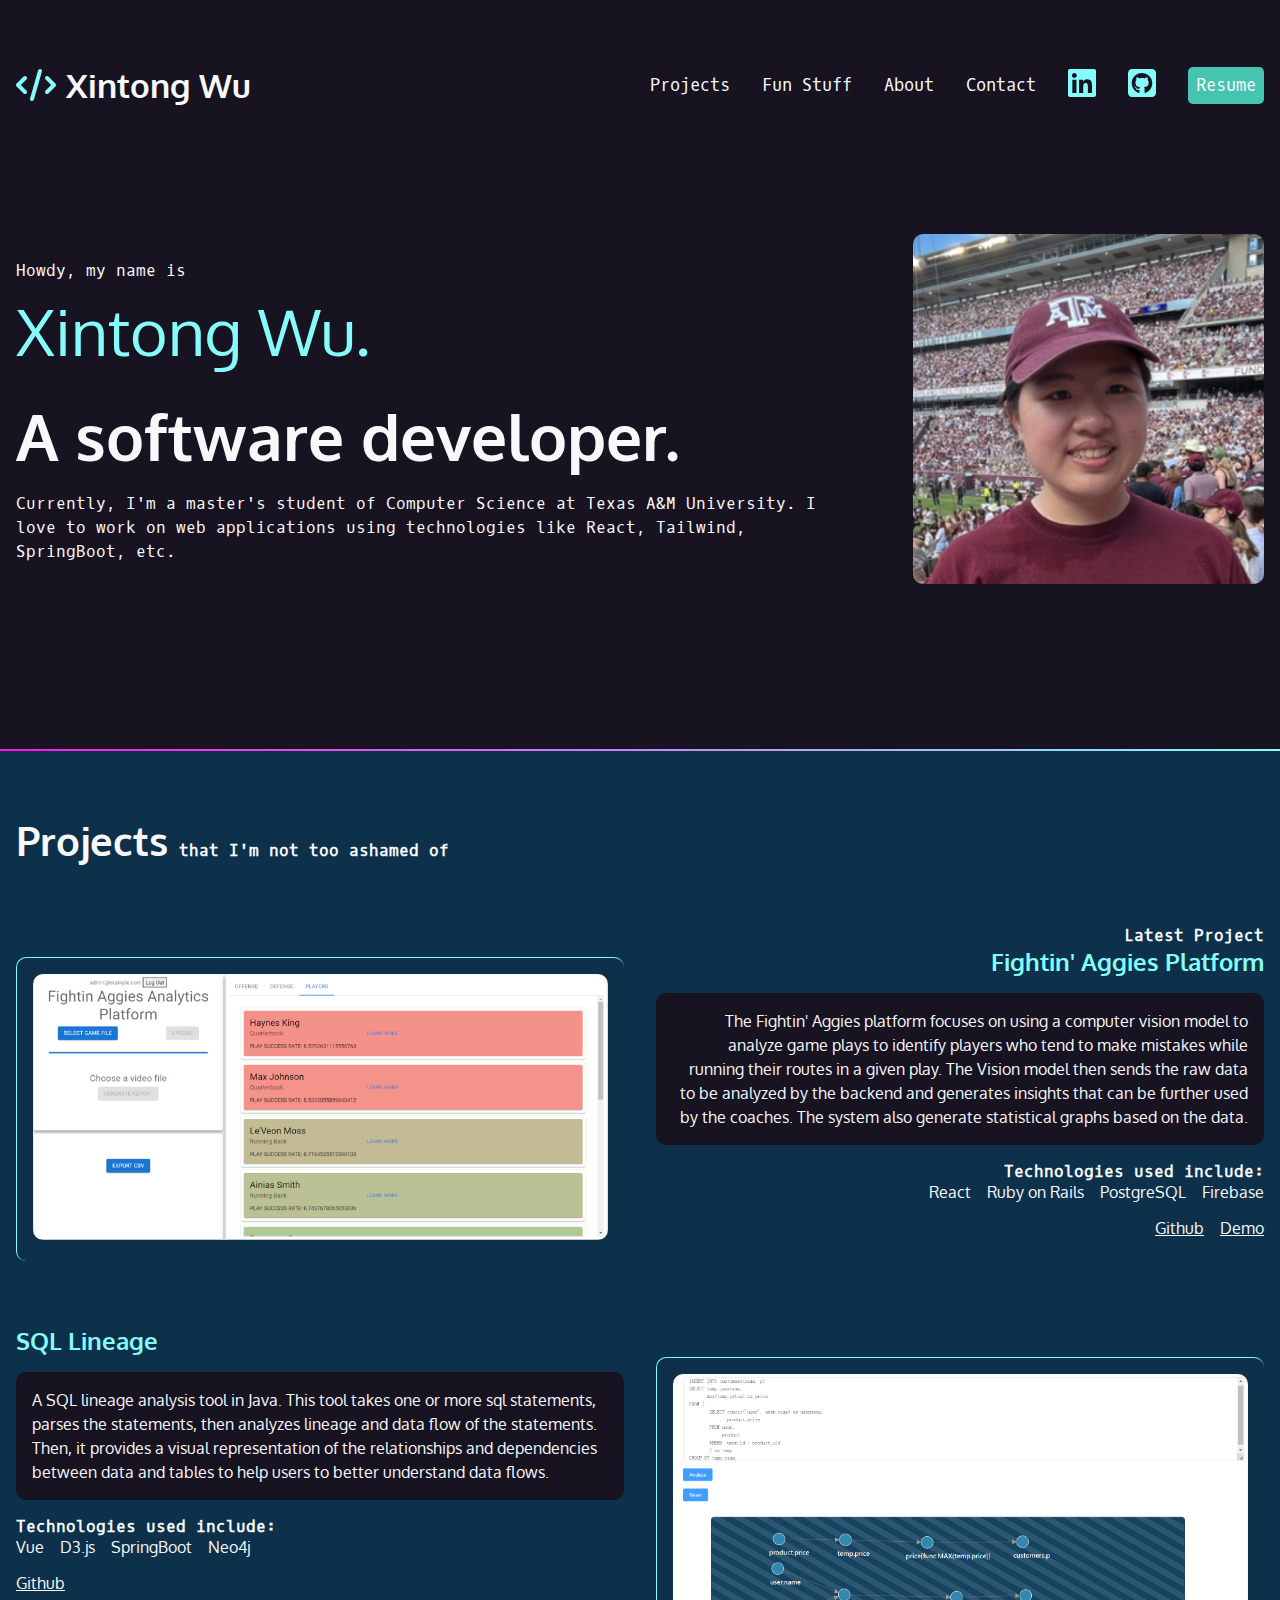
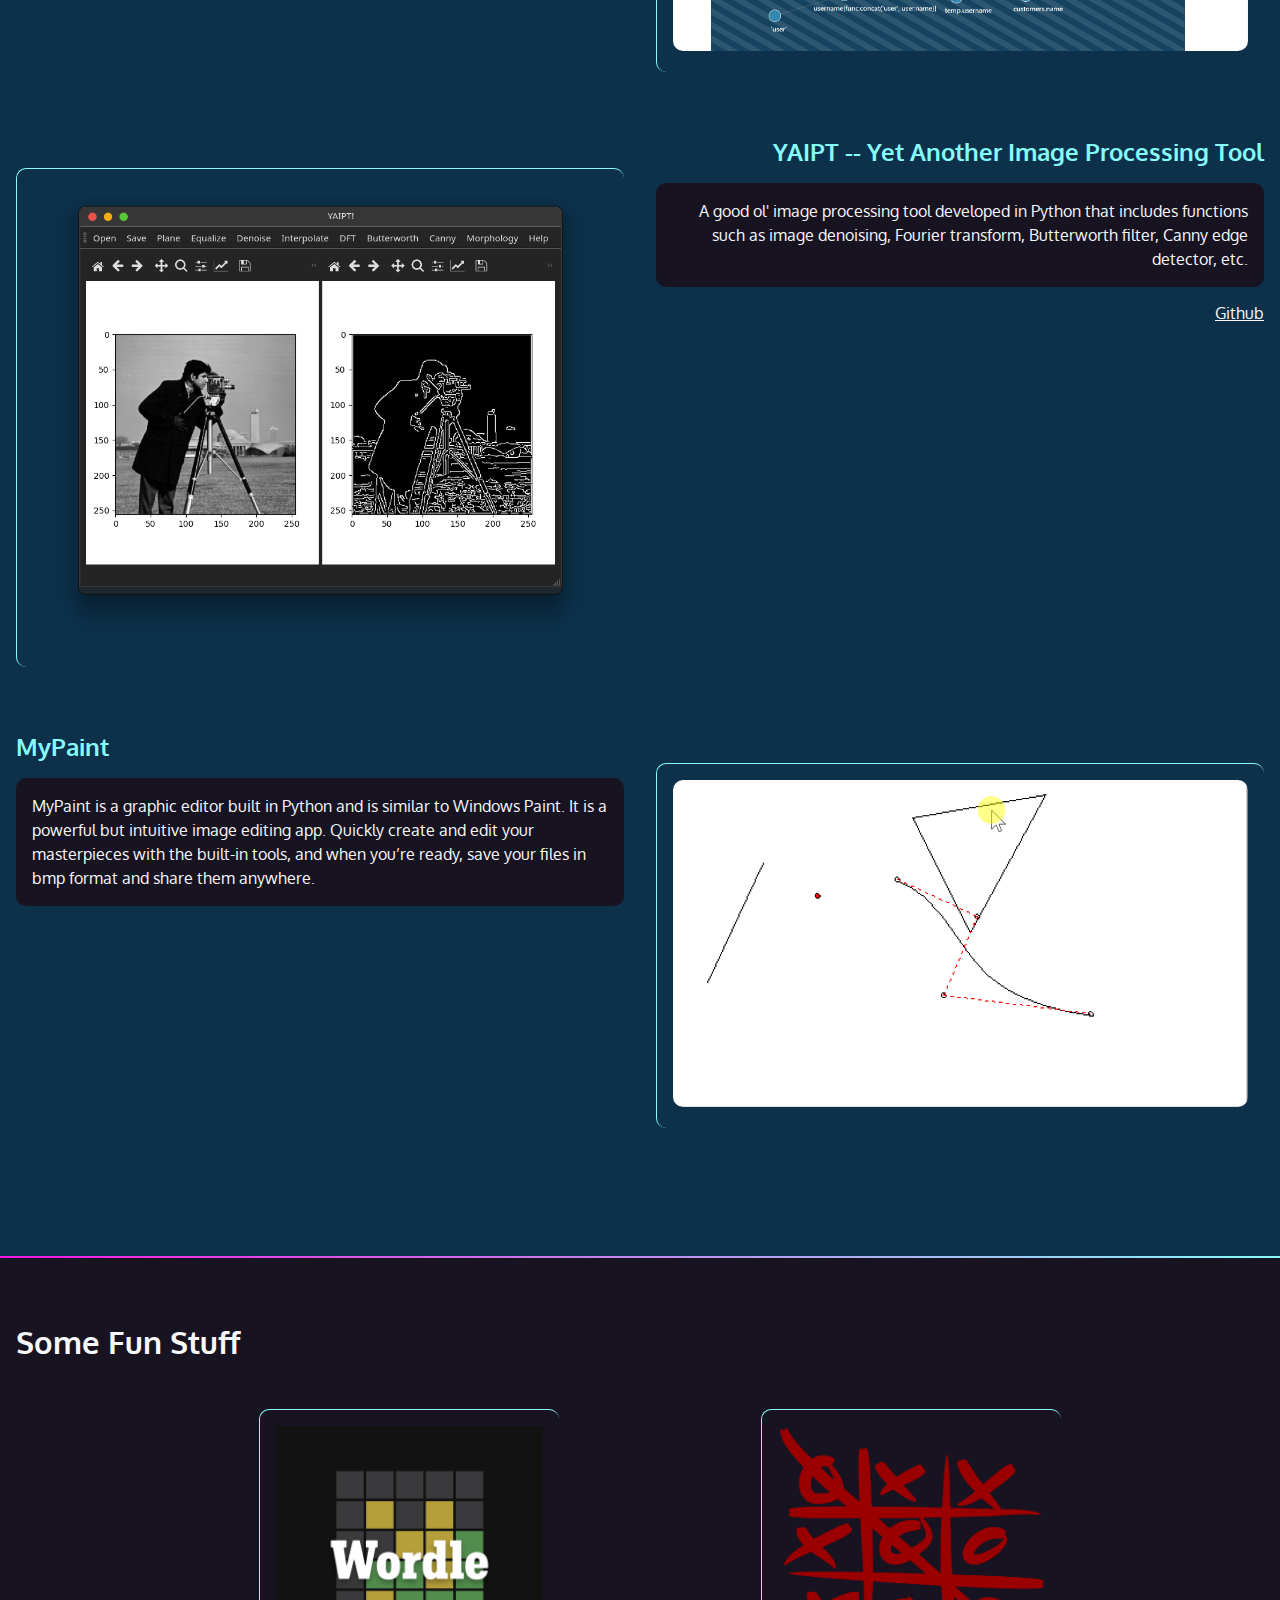
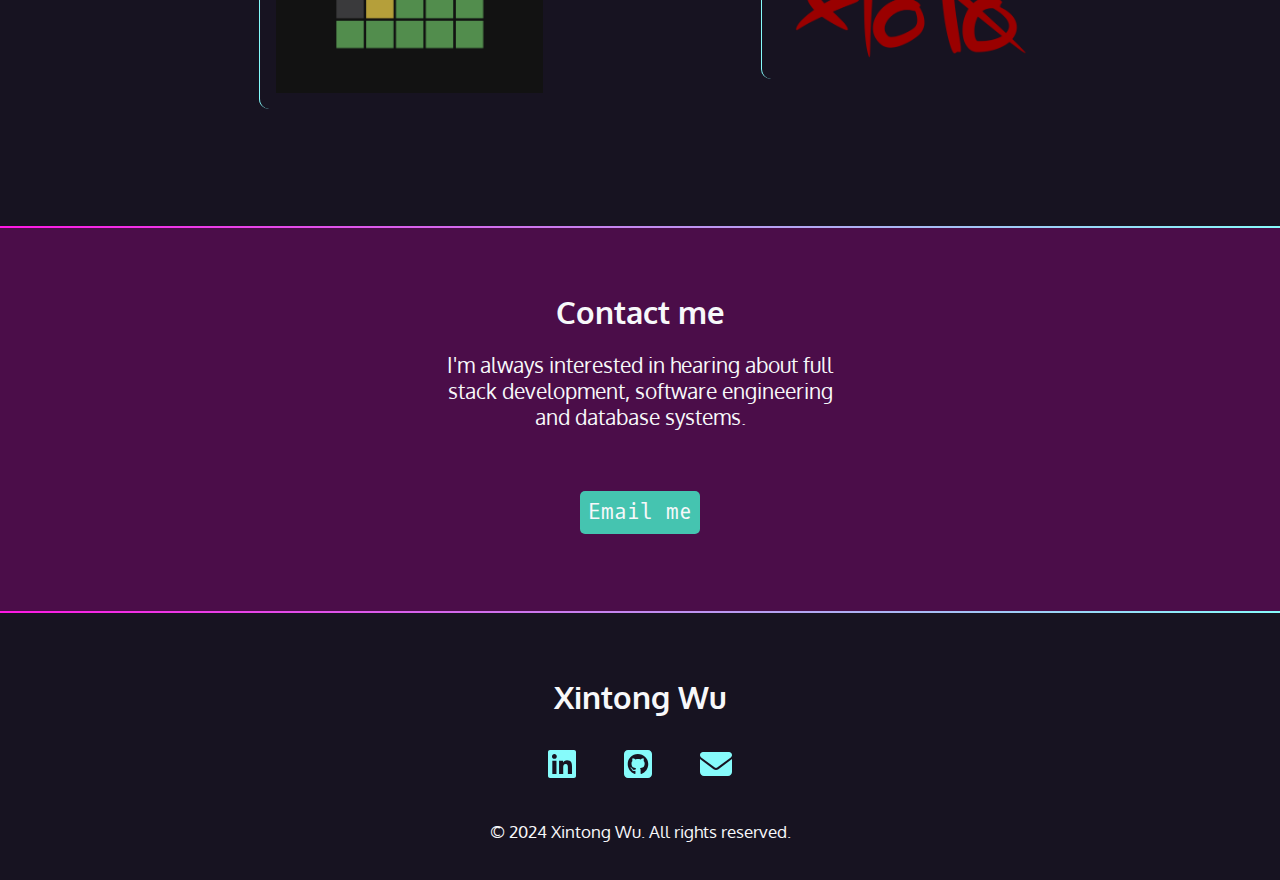
==== commit 78d81b6b: "changed nav. added resume" ====
--- a/index.html
+++ b/index.html
@@ -39,6 +39,7 @@
           </h1>
         </li>
         <li><a href="#projects">Projects</a></li>
+        <li><a href="#some-fun-stuff">Fun Stuff</a></li>
         <li><a href="./about.html">About</a></li>
         <li><a href="#contact">Contact</a></li>
         <li>
@@ -69,7 +70,7 @@
             <span class="sr-only">Github</span>
           </a>
         </li>
-        <li><a class="button" href="#some-fun-stuff">Fun Stuff</a></li>
+        <li><a class="button" href="./about.html#resume">Resume</a></li>
       </ul>
     </nav>
 
--- a/css/style.css
+++ b/css/style.css
@@ -455,6 +455,19 @@
   transform: scale(1.05);
 }
 
+/* resume */
+#resume {
+  max-width: var(--xl);
+  margin: 0 auto;
+  padding: 4rem 1rem;
+  display: block;
+  height: 1000px;
+}
+
+#resume h2 {
+  margin-bottom: 2rem;
+}
+
 /* wordle */
 .wordle {
   max-width: var(--xl);
